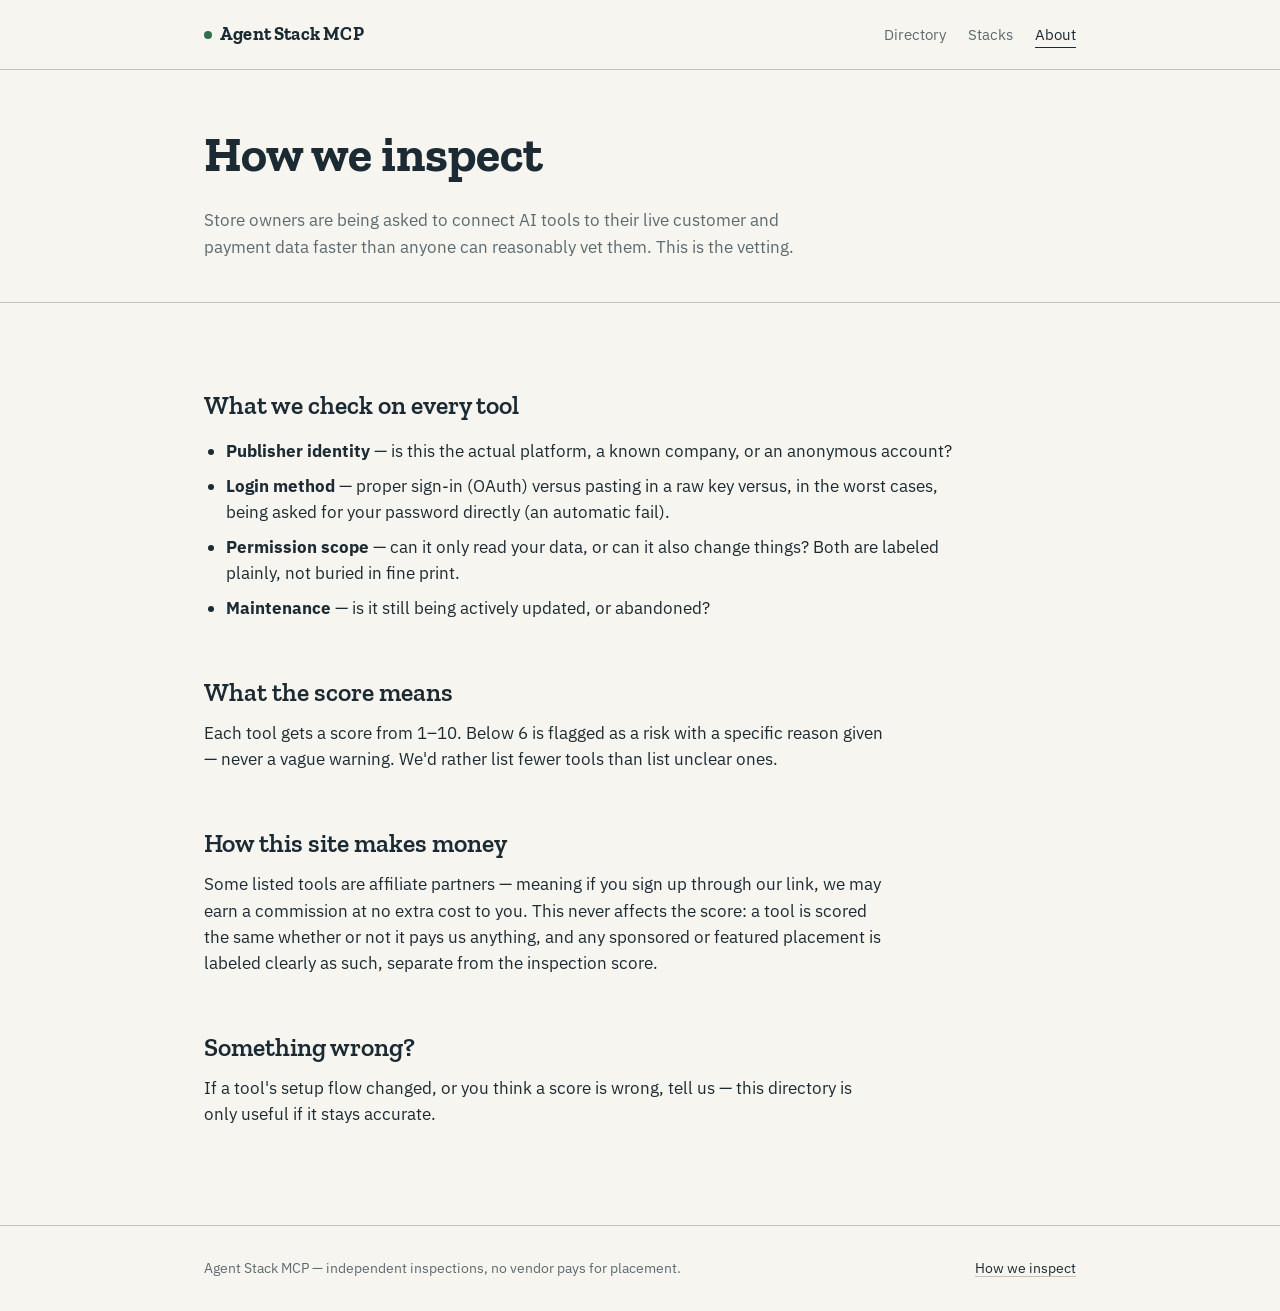
==== about.html @ 8e08f752 "Add files via upload" ====
<!DOCTYPE html>
<html lang="en">
<head>
<meta charset="UTF-8">
<meta name="viewport" content="width=device-width, initial-scale=1.0">
<title>About — Agent Stack MCP</title>
<meta name="description" content="How we inspect AI agent tools before listing them, and how this site makes money.">
<link rel="preconnect" href="https://fonts.googleapis.com">
<link href="https://fonts.googleapis.com/css2?family=Zilla+Slab:wght@600;700&family=IBM+Plex+Sans:wght@400;500&family=IBM+Plex+Mono:wght@500&display=swap" rel="stylesheet">
<link rel="stylesheet" href="assets/style.css">
</head>
<body>

<header class="site-header">
  <div class="container">
    <a class="wordmark" href="index.html"><span class="stamp"></span>Agent Stack MCP</a>
    <nav class="primary-nav">
      <a href="directory.html">Directory</a>
      <a href="stacks/solo-shopify-seller.html">Stacks</a>
      <a href="about.html" class="active">About</a>
    </nav>
  </div>
</header>

<section class="article-header">
  <div class="container">
    <h1>How we inspect</h1>
    <p class="lede">Store owners are being asked to connect AI tools to their live customer and payment data faster than anyone can reasonably vet them. This is the vetting.</p>
  </div>
</section>

<div class="container">
<article class="article-body">

  <h2>What we check on every tool</h2>
  <ul>
    <li><strong>Publisher identity</strong> — is this the actual platform, a known company, or an anonymous account?</li>
    <li><strong>Login method</strong> — proper sign-in (OAuth) versus pasting in a raw key versus, in the worst cases, being asked for your password directly (an automatic fail).</li>
    <li><strong>Permission scope</strong> — can it only read your data, or can it also change things? Both are labeled plainly, not buried in fine print.</li>
    <li><strong>Maintenance</strong> — is it still being actively updated, or abandoned?</li>
  </ul>

  <h2>What the score means</h2>
  <p>Each tool gets a score from 1–10. Below 6 is flagged as a risk with a specific reason given — never a vague warning. We'd rather list fewer tools than list unclear ones.</p>

  <h2>How this site makes money</h2>
  <p>Some listed tools are affiliate partners — meaning if you sign up through our link, we may earn a commission at no extra cost to you. This never affects the score: a tool is scored the same whether or not it pays us anything, and any sponsored or featured placement is labeled clearly as such, separate from the inspection score.</p>

  <h2>Something wrong?</h2>
  <p>If a tool's setup flow changed, or you think a score is wrong, tell us — this directory is only useful if it stays accurate.</p>

</article>
</div>

<footer class="site-footer">
  <div class="container">
    <span>Agent Stack MCP — independent inspections, no vendor pays for placement.</span>
    <span><a href="about.html">How we inspect</a></span>
  </div>
</footer>

</body>
</html>
---- assets/style.css ----
/* Agent Stack MCP — shared styles
   Design tokens */
:root {
  --paper: #F7F5F0;
  --paper-raised: #FBFAF7;
  --ink: #1C2B33;
  --ink-muted: #5C6B70;
  --pass: #2F6F4E;
  --pass-bg: #E7EFE9;
  --risk: #B5482A;
  --risk-bg: #F3E6E0;
  --rule: #C9C2B4;
  --rule-light: #E3DFD5;
  --max-width: 780px;
}

* { box-sizing: border-box; }

html {
  -webkit-text-size-adjust: 100%;
}

body {
  margin: 0;
  background: var(--paper);
  color: var(--ink);
  font-family: "IBM Plex Sans", -apple-system, BlinkMacSystemFont, "Segoe UI", sans-serif;
  font-size: 17px;
  line-height: 1.55;
  -webkit-font-smoothing: antialiased;
}

h1, h2, h3, .slab {
  font-family: "Zilla Slab", Georgia, serif;
  font-weight: 600;
  line-height: 1.15;
  margin: 0 0 0.5em 0;
  color: var(--ink);
}

h1 { font-size: clamp(2.1rem, 5vw, 3.1rem); font-weight: 700; }
h2 { font-size: 1.6rem; }
h3 { font-size: 1.2rem; }

p { margin: 0 0 1em 0; max-width: 68ch; }

a { color: var(--ink); text-decoration-color: var(--rule); text-underline-offset: 3px; }
a:hover { text-decoration-color: var(--ink); }

.container {
  max-width: 920px;
  margin: 0 auto;
  padding: 0 24px;
}

/* ---- Header ---- */
.site-header {
  border-bottom: 1px solid var(--rule);
  padding: 20px 0;
}
.site-header .container {
  display: flex;
  align-items: baseline;
  justify-content: space-between;
  flex-wrap: wrap;
  gap: 12px;
}
.wordmark {
  font-family: "Zilla Slab", serif;
  font-weight: 700;
  font-size: 1.15rem;
  letter-spacing: 0.01em;
  color: var(--ink);
  text-decoration: none;
}
.wordmark .stamp {
  display: inline-block;
  width: 8px;
  height: 8px;
  background: var(--pass);
  border-radius: 50%;
  margin-right: 8px;
  transform: translateY(-1px);
}
nav.primary-nav { display: flex; gap: 22px; }
nav.primary-nav a {
  font-size: 0.95rem;
  color: var(--ink-muted);
  text-decoration: none;
}
nav.primary-nav a:hover, nav.primary-nav a.active { color: var(--ink); border-bottom: 1px solid var(--ink); }

/* ---- Hero ---- */
.hero {
  padding: 64px 0 48px 0;
  border-bottom: 1px solid var(--rule);
}
.hero .eyebrow-line {
  font-size: 0.92rem;
  color: var(--ink-muted);
  margin-bottom: 14px;
  max-width: 52ch;
}
.hero h1 { max-width: 14ch; }
.hero .lede {
  font-size: 1.15rem;
  color: var(--ink-muted);
  max-width: 52ch;
  margin-top: 14px;
}
.hero .cta-row {
  margin-top: 28px;
  display: flex;
  gap: 18px;
  align-items: center;
  flex-wrap: wrap;
}

.btn {
  display: inline-block;
  background: var(--ink);
  color: var(--paper);
  padding: 12px 22px;
  font-size: 0.98rem;
  text-decoration: none;
  border: 1px solid var(--ink);
}
.btn:hover { background: transparent; color: var(--ink); }
.btn-ghost {
  display: inline-block;
  padding: 12px 22px;
  font-size: 0.98rem;
  text-decoration: none;
  color: var(--ink);
  border: 1px solid var(--rule);
}
.btn-ghost:hover { border-color: var(--ink); }

.stat-line {
  font-family: "IBM Plex Mono", monospace;
  font-size: 0.85rem;
  color: var(--ink-muted);
}

/* ---- Featured stack strip ---- */
.featured {
  padding: 40px 0;
  border-bottom: 1px solid var(--rule);
}
.featured-row {
  display: flex;
  justify-content: space-between;
  align-items: center;
  gap: 24px;
  flex-wrap: wrap;
  padding: 20px 0;
}
.featured-row .meta { color: var(--ink-muted); font-size: 0.95rem; }

/* ---- How it works (numbered — it IS a real sequence) ---- */
.how {
  padding: 48px 0;
  border-bottom: 1px solid var(--rule);
}
.how-list {
  list-style: none;
  margin: 24px 0 0 0;
  padding: 0;
  display: grid;
  grid-template-columns: repeat(4, 1fr);
  gap: 24px;
}
.how-list li {
  border-top: 2px solid var(--ink);
  padding-top: 12px;
}
.how-list .num {
  font-family: "IBM Plex Mono", monospace;
  color: var(--ink-muted);
  font-size: 0.85rem;
}
.how-list h3 { margin: 6px 0 6px 0; font-size: 1.05rem; }
.how-list p { font-size: 0.92rem; color: var(--ink-muted); margin: 0; }

@media (max-width: 720px) {
  .how-list { grid-template-columns: 1fr 1fr; }
}
@media (max-width: 480px) {
  .how-list { grid-template-columns: 1fr; }
}

/* ---- Manifest / listing rows ---- */
.manifest {
  padding: 40px 0 80px 0;
}
.manifest-header {
  display: flex;
  justify-content: space-between;
  align-items: baseline;
  margin-bottom: 8px;
}
.entry {
  display: flex;
  gap: 20px;
  padding: 22px 0;
  border-top: 1px solid var(--rule-light);
  align-items: flex-start;
}
.entry:last-child { border-bottom: 1px solid var(--rule-light); }

.score-badge {
  flex: 0 0 auto;
  width: 52px;
  height: 52px;
  border: 2px solid currentColor;
  border-radius: 50%;
  display: flex;
  align-items: center;
  justify-content: center;
  font-family: "IBM Plex Mono", monospace;
  font-size: 1.05rem;
  font-weight: 600;
}
.score-badge.pass { color: var(--pass); }
.score-badge.risk { color: var(--risk); }

.entry-body { flex: 1 1 auto; min-width: 0; }
.entry-title { display: flex; align-items: center; gap: 10px; flex-wrap: wrap; }
.entry-title h3 { margin: 0; }
.tag {
  font-size: 0.78rem;
  padding: 2px 8px;
  border: 1px solid var(--rule);
  color: var(--ink-muted);
  font-family: "IBM Plex Mono", monospace;
}
.tag.write { color: var(--risk); border-color: var(--risk); }
.tag.readonly { color: var(--pass); border-color: var(--pass); }
.entry-desc { color: var(--ink-muted); margin: 8px 0 0 0; font-size: 0.96rem; }
.entry-meta { margin-top: 8px; font-size: 0.85rem; color: var(--ink-muted); }

/* ---- Filter bar ---- */
.filter-bar {
  display: flex;
  gap: 10px;
  flex-wrap: wrap;
  margin: 24px 0 8px 0;
}
.filter-bar button {
  background: none;
  border: 1px solid var(--rule);
  padding: 8px 14px;
  font-family: "IBM Plex Sans", sans-serif;
  font-size: 0.88rem;
  color: var(--ink-muted);
  cursor: pointer;
}
.filter-bar button.active { border-color: var(--ink); color: var(--ink); }
.filter-bar button:hover { border-color: var(--ink); }

/* ---- Guide / article pages ---- */
.article-header { padding: 56px 0 24px 0; border-bottom: 1px solid var(--rule); }
.article-header .lede { color: var(--ink-muted); font-size: 1.08rem; max-width: 60ch; }
.article-body { padding: 32px 0 80px 0; max-width: var(--max-width); }
.article-body h2 { margin-top: 2.2em; }
.article-body ol, .article-body ul { padding-left: 1.3em; }
.article-body li { margin-bottom: 0.5em; }

.callout {
  border-left: 3px solid var(--risk);
  background: var(--risk-bg);
  padding: 16px 20px;
  margin: 24px 0;
  font-size: 0.95rem;
}
.callout.safe { border-left-color: var(--pass); background: var(--pass-bg); }
.callout p:last-child { margin-bottom: 0; }

/* ---- Footer ---- */
.site-footer {
  border-top: 1px solid var(--rule);
  padding: 32px 0;
  font-size: 0.85rem;
  color: var(--ink-muted);
}
.site-footer .container {
  display: flex;
  justify-content: space-between;
  flex-wrap: wrap;
  gap: 12px;
}

/* ---- Newsletter box ---- */
.newsletter-box {
  border: 1px solid var(--rule);
  padding: 28px;
  margin: 40px 0;
  background: var(--paper-raised);
}
.newsletter-box h3 { margin-bottom: 6px; }
.newsletter-box p { color: var(--ink-muted); font-size: 0.94rem; margin-bottom: 16px; }
.newsletter-form { display: flex; gap: 10px; flex-wrap: wrap; }
.newsletter-form input[type="email"] {
  flex: 1 1 220px;
  padding: 11px 14px;
  border: 1px solid var(--rule);
  background: var(--paper);
  font-family: "IBM Plex Sans", sans-serif;
  font-size: 0.95rem;
  color: var(--ink);
}
.newsletter-form input[type="email"]:focus { outline: 2px solid var(--ink); outline-offset: 1px; }

@media (prefers-reduced-motion: reduce) {
  * { animation: none !important; transition: none !important; }
}

:focus-visible { outline: 2px solid var(--ink); outline-offset: 2px; }
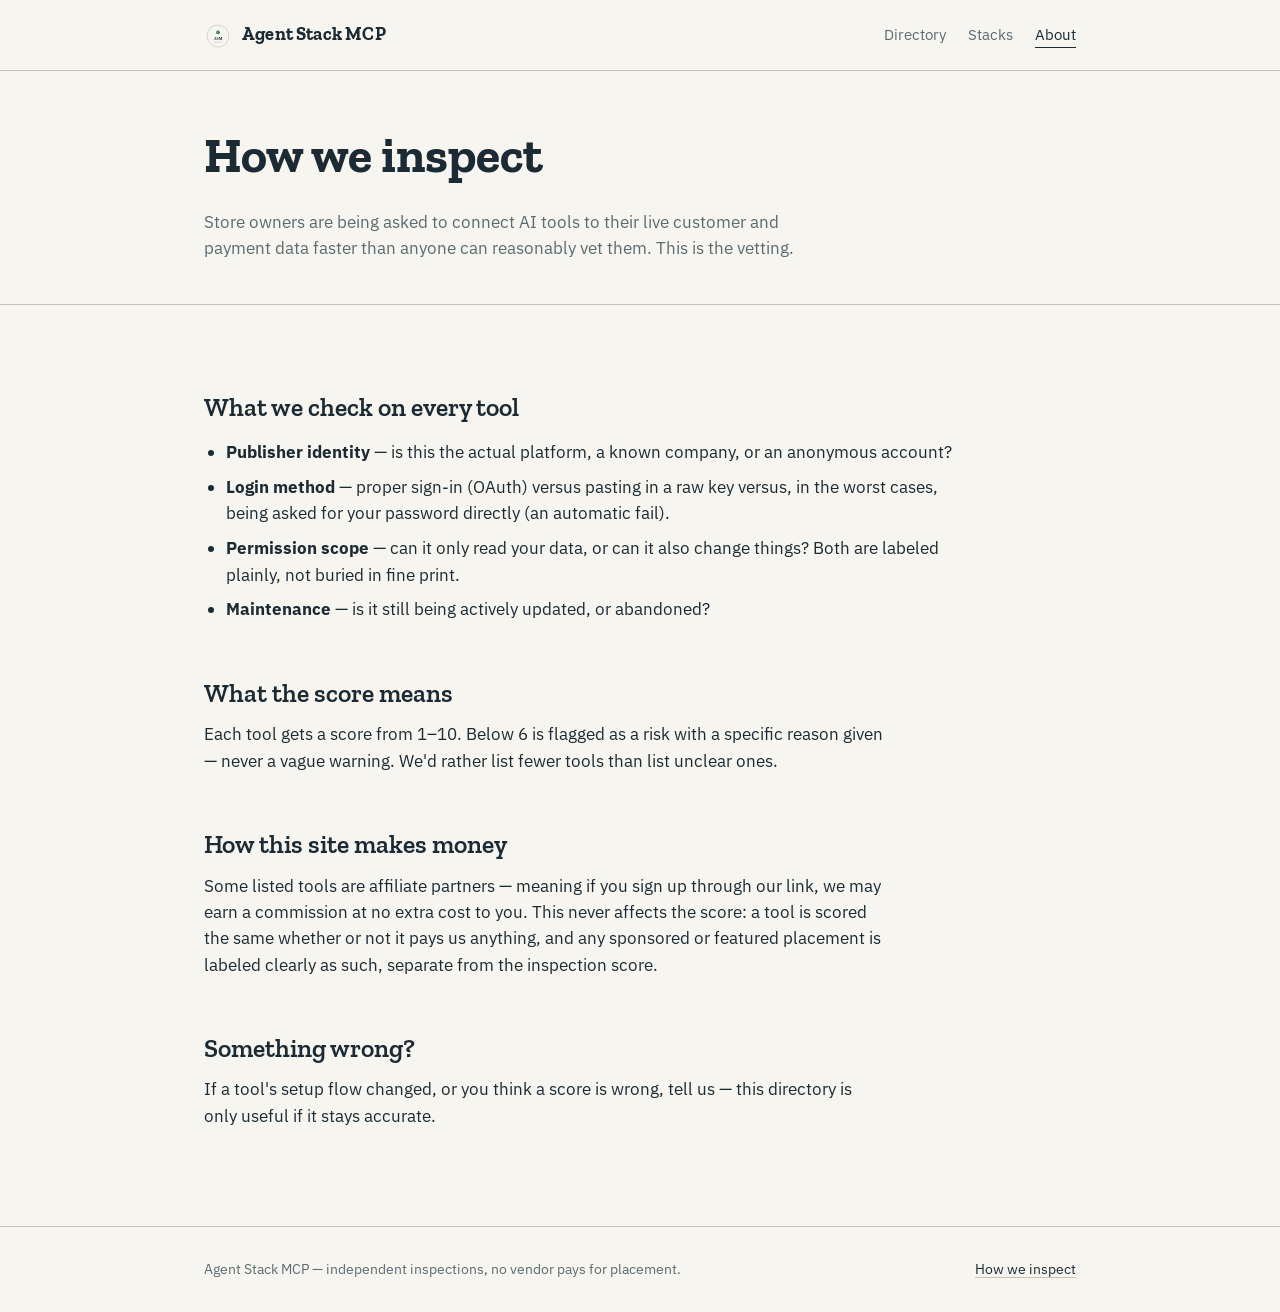
==== commit 100066ec: "Replace wordmark text with logo in header" ====
--- a/about.html
+++ b/about.html
@@ -7,13 +7,23 @@
 <meta name="description" content="How we inspect AI agent tools before listing them, and how this site makes money.">
 <link rel="preconnect" href="https://fonts.googleapis.com">
 <link href="https://fonts.googleapis.com/css2?family=Zilla+Slab:wght@600;700&family=IBM+Plex+Sans:wght@400;500&family=IBM+Plex+Mono:wght@500&display=swap" rel="stylesheet">
-<link rel="stylesheet" href="assets/style.css">
+<link rel="icon" type="image/x-icon" href="/favicon.ico">
+<link rel="icon" type="image/png" sizes="32x32" href="/favicon-32.png">
+<link rel="icon" type="image/png" sizes="16x16" href="/favicon-16.png">
+<link rel="apple-touch-icon" href="/apple-touch-icon.png">
+<meta property="og:title" content="How we inspect — Agent Stack MCP">
+<meta property="og:description" content="How we check AI agent tools before listing them, and how this site makes money.">
+<meta property="og:image" content="https://agentstackmcp.com/og-image.png">
+<meta property="og:url" content="https://agentstackmcp.com/about.html">
+<meta property="og:type" content="website">
+<meta name="twitter:card" content="summary_large_image">
+  <link rel="stylesheet" href="assets/style.css">
 </head>
 <body>
 
 <header class="site-header">
   <div class="container">
-    <a class="wordmark" href="index.html"><span class="stamp"></span>Agent Stack MCP</a>
+    <a class="wordmark" href="index.html"><img src="/assets/logo.svg" alt="Agent Stack MCP" style="width:28px;height:28px;vertical-align:middle;margin-right:10px;">Agent Stack MCP</a>
     <nav class="primary-nav">
       <a href="directory.html">Directory</a>
       <a href="stacks/solo-shopify-seller.html">Stacks</a>
